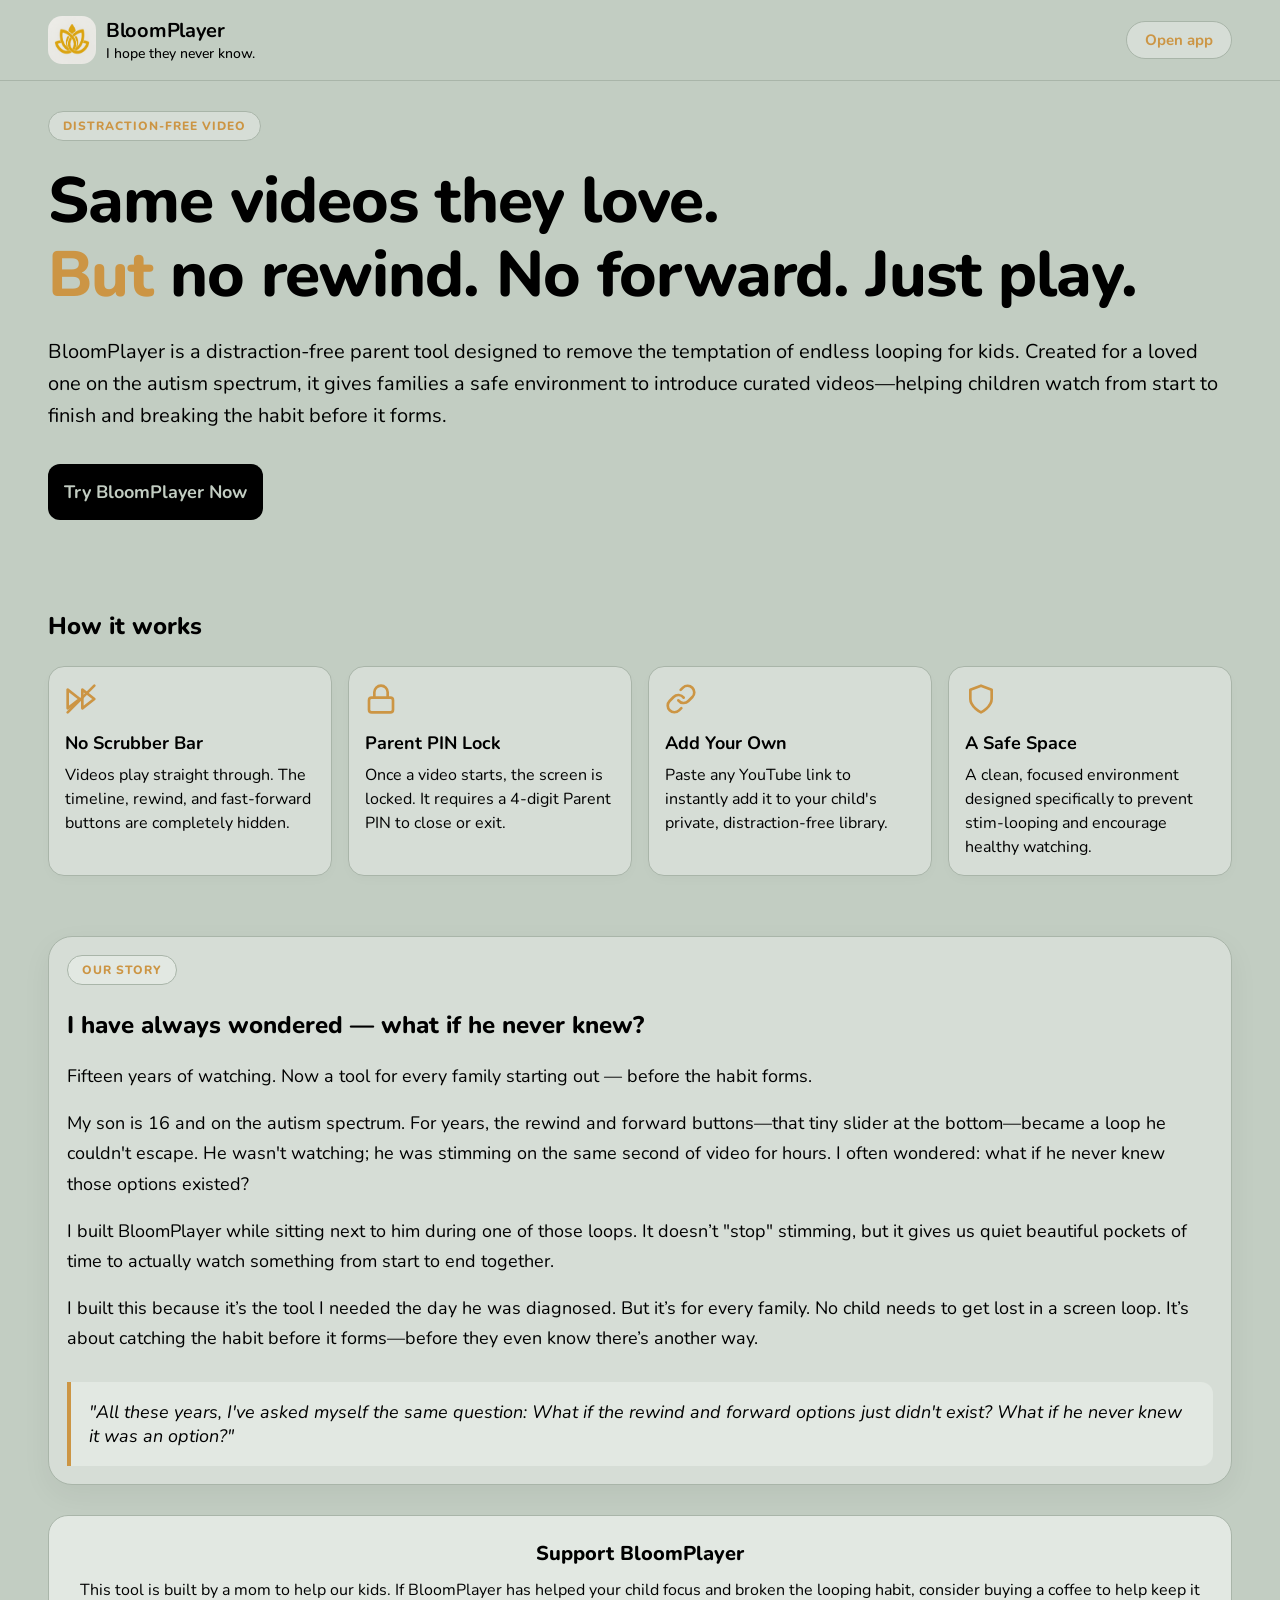
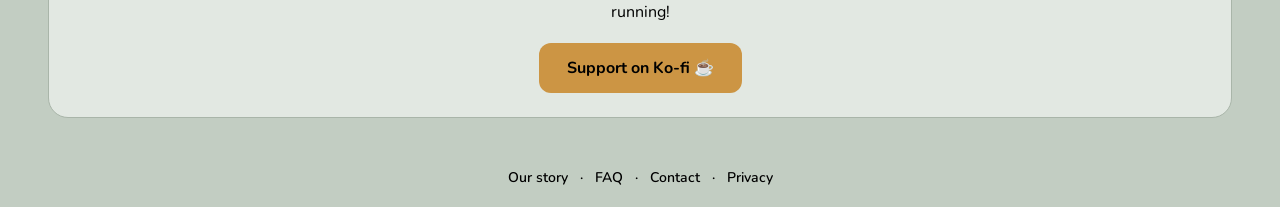
==== index.html @ e0fb72ca "Update index.html" ====
<!DOCTYPE html>
<html lang="en">
<head>
<meta charset="UTF-8"/>
<meta name="color-scheme" content="light">
<meta name="viewport" content="width=device-width, initial-scale=1.0, user-scalable=no"/>
<title>BloomPlayer - Distraction-Free Video</title>
<meta name="mobile-web-app-capable" content="yes"/>
<meta name="apple-mobile-web-app-capable" content="yes"/>
<meta name="apple-mobile-web-app-status-bar-style" content="default"/>
<meta name="apple-mobile-web-app-title" content="BloomPlayer"/>
<link rel="apple-touch-icon" href="icon.png"/>
<link rel="icon" type="image/png" href="icon.png"/>
<link rel="manifest" href="manifest.json"/>
<meta name="theme-color" content="#C2CDC2"/>

<link rel="stylesheet" href="theme-v2.css?v=2.2"/>
<link href="https://fonts.googleapis.com/css2?family=Nunito:ital,wght@0,400;1,400&family=Nunito:wght@400;500;600;700;800&display=swap" rel="stylesheet"/>

<script async src="https://www.googletagmanager.com/gtag/js?id=G-4LPVCYGQP9"></script>
<script>
  window.dataLayer=window.dataLayer||[];
  function gtag(){dataLayer.push(arguments);}
  gtag('js',new Date());
  gtag('config','G-4LPVCYGQP9');
</script>

<style>
/* --- BASE STYLES --- */
* { margin:0; padding:0; box-sizing:border-box; -webkit-tap-highlight-color:transparent; }
body { background: var(--bg); color: #000000; font-family: 'Nunito', -apple-system, sans-serif; min-height: 100vh; }
.screen { display: flex; flex-direction: column; min-height: 100vh; }

/* Responsive Layout Locks (No max-width caps) */
html, body, .screen { overflow-x: hidden !important; width: 100% !important; }
.app-nav, .app-content { box-sizing: border-box !important; width: 100% !important; padding-left: 20px !important; padding-right: 20px !important; }
@media(min-width: 640px) { .app-nav, .app-content { padding-left: 32px !important; padding-right: 32px !important; } }
@media(min-width: 1024px) { .app-nav, .app-content { padding-left: 48px !important; padding-right: 48px !important; } }

/* --- APP HEADER --- */
.app-nav { position: sticky; top: 0; z-index: 50; background: var(--bg); border-bottom: 1px solid var(--border); display: flex; align-items: center; justify-content: space-between; gap: 12px; width: 100%; padding: 16px; box-sizing: border-box; }
.nav-brand { display: flex; align-items: center; gap: 10px; cursor: pointer; user-select: none; flex: 1; min-width: 0; }
.nav-brand img { width: 48px; height: 48px; border-radius: 14px; flex-shrink: 0; }
.nav-brand > div { min-width: 0; display: flex; flex-direction: column; }
.brand-name { font-size: 20px; font-weight: 700; letter-spacing: -0.3px; white-space: nowrap; overflow: hidden; text-overflow: ellipsis; color: #000000; }
.brand-tag { font-size: 14px; color: #000000; font-style: normal; white-space: nowrap; overflow: hidden; text-overflow: ellipsis; }
.nav-right { display: flex; flex-direction: row; align-items: center; gap: 8px; margin-left: auto; flex-shrink: 0; }

.btn-nav {
    background-color: var(--card);
    color: #CC9544; 
    border: 1px solid var(--border);
    padding: 8px 18px;
    border-radius: 20px;
    font-weight: 700;
    font-size: 15px;
    cursor: pointer;
    text-decoration: none;
    font-family: 'Nunito';
    transition: all 0.2s;
}
.btn-nav:hover { opacity: 0.8; }

/* --- LANDING PAGE SPECIFIC STYLES --- */
.landing-container {
    width: 100%;
}

/* HERO */
.hero {
    padding: 30px 0 30px;
    width: 100%;
}

.hero-tag {
    display: inline-block;
    background-color: var(--card);
    color: #CC9544;
    padding: 6px 14px;
    border-radius: 20px;
    font-size: 12px;
    font-weight: 800;
    letter-spacing: 1px;
    text-transform: uppercase;
    margin-bottom: 24px;
    border: 1px solid var(--border);
}

.hero h1 {
    font-size: clamp(2.5rem, 5vw, 4rem);
    line-height: 1.15;
    margin: 0 0 24px 0;
    letter-spacing: -1px;
    font-weight: 800;
    color: #000000;
}

.hero h1 .accent {
    color: #CC9544; 
}

.hero-description {
    font-size: 20px;
    margin-bottom: 32px;
    color: #000000;
    line-height: 1.6;
    width: 100%;
}

.btn-primary {
    display: inline-flex;
    align-items: center;
    justify-content: center;
    background-color: #000000;
    color: var(--bg); 
    padding: 16px 16px;
    border-radius: 12px;
    font-weight: 700;
    font-size: 18px;
    text-decoration: none;
    transition: opacity 0.2s;
    font-family: 'Nunito';
}

.btn-primary:hover {
    opacity: 0.85;
}

/* WHY GRID */
.why-section {
    margin: 60px 0;
    width: 100%;
}

.why-section h2 {
    font-size: 24px;
    font-weight: 800;
    margin-bottom: 24px;
    color: #000000;
}

.why-grid {
    display: grid;
    grid-template-columns: 1fr;
    gap: 16px;
    width: 100%;
}

@media(min-width: 640px) {
    .why-grid {
        grid-template-columns: repeat(2, 1fr);
    }
}

@media(min-width: 1024px) {
    .why-grid {
        grid-template-columns: repeat(4, 1fr);
    }
}

.why-card {
    background-color: var(--card);
    border: 1px solid var(--border);
    border-radius: 16px;
    padding: 16px;
    box-shadow: 0 4px 12px rgba(0,0,0,0.02);
    display: flex;
    flex-direction: column;
}

.why-icon {
    margin-bottom: 16px;
    color: #CC9544; /* Accents the SVGs beautifully */
}

.why-icon svg {
    width: 32px;
    height: 32px;
    stroke: currentColor;
    display: block;
}

.why-card h3 {
    font-size: 18px;
    font-weight: 700;
    margin-bottom: 8px;
    color: #000000;
}

.why-card p {
    font-size: 16px;
    color: #000000;
    line-height: 1.5;
    margin: 0;
}

/* STORY SECTION */
.story-section {
    background-color: var(--card);
    border: 1px solid var(--border);
    border-radius: 24px;
    padding: 18px;
    margin: 30px 0 30px;
    box-shadow: 0 10px 30px rgba(0,0,0,0.05);
    width: 100%;
}

.story-section h2 {
    font-size: 24px;
    margin-top: 0;
    font-weight: 800;
    margin-bottom: 20px;
    color: #000000;
}

.story-section p {
    font-size: 18px;
    color: #000000;
    line-height: 1.7;
    margin-bottom: 16px;
}

.quote-box {
    background-color: var(--input-bg);
    border-left: 4px solid #CC9544;
    padding: 18px;
    border-radius: 0 12px 12px 0;
    font-style: italic;
    margin-top: 28px;
    font-size: 18px;
    color: #000000;
}

/* DONATION CONTAINER */
.donation-container {
    background-color: var(--input-bg);
    border: 1.5px solid var(--border);
    border-radius: 20px;
    padding: 24px 24px;
    text-align: center;
    margin: 30px 0 30px;
    width: 100%;
}

.donation-container h3 {
    font-size: 20px;
    font-weight: 800;
    margin-bottom: 12px;
    color: #000000;
}

.donation-container p {
    font-size: 16px;
    color: #000000;
    margin-bottom: 20px;
    width: 100%;
}

.btn-donate {
    display: inline-block;
    background-color: #CC9544; 
    color: #000000;
    padding: 14px 28px;
    border-radius: 12px;
    font-weight: 700;
    font-size: 16px;
    text-decoration: none;
    transition: opacity 0.2s;
    font-family: 'Nunito';
}

.btn-donate:hover {
    opacity: 0.85;
}

/* FOOTER */
.app-footer {
    text-align: center;
    font-size: 14px;
    font-weight: 600;
    padding: 20px 0 20px;
    width: 100%;
}

.app-footer a { 
    color: #000000; 
    text-decoration: none; 
    margin: 0 8px; 
}

.app-footer a:hover { 
    text-decoration: underline; 
}

@media(max-width: 600px) {
    .story-section { padding: 32px 24px; }
    .hero { padding: 20px 0 20px; }
}
</style>
</head>
<body>

<div class="screen">
  
  <nav class="app-nav">
    <div class="nav-brand" id="logo">
      <img src="icon.png" alt="BloomPlayer Logo"/>
      <div>
        <div class="brand-name">BloomPlayer</div>
        <div class="brand-tag">I hope they never know.</div>
      </div>
    </div>
    <div class="nav-right">
      <a href="app.html" class="btn-nav">Open app</a>
    </div>
  </nav>

  <div class="app-content">
      <div class="landing-container">
          
          <section class="hero">
              <span class="hero-tag">Distraction-Free Video</span>
              <h1>Same videos they love.<br>
              <span class="accent">But</span> no rewind. No forward. Just play.</h1>
              
              <p class="hero-description">
                 BloomPlayer is a distraction-free parent tool designed to remove the temptation of endless looping for kids. Created for a loved one on the autism spectrum, it gives families a safe environment to introduce curated videos—helping children watch from start to finish and breaking the habit before it forms.
              </p>
              
              <a href="app.html" class="btn-primary">Try BloomPlayer Now</a>
          </section>

          <section class="why-section">
              <h2>How it works</h2>
              <div class="why-grid">
                  <div class="why-card">
                      <div class="why-icon">
                          <svg xmlns="http://www.w3.org/2000/svg" viewBox="0 0 24 24" fill="none" stroke-width="2" stroke-linecap="round" stroke-linejoin="round">
                              <polygon points="13 19 22 12 13 5 13 19"></polygon>
                              <polygon points="2 19 11 12 2 5 2 19"></polygon>
                              <line x1="22" y1="2" x2="2" y2="22"></line>
                          </svg>
                      </div>
                      <h3>No Scrubber Bar</h3>
                      <p>Videos play straight through. The timeline, rewind, and fast-forward buttons are completely hidden.</p>
                  </div>
                  <div class="why-card">
                      <div class="why-icon">
                          <svg xmlns="http://www.w3.org/2000/svg" viewBox="0 0 24 24" fill="none" stroke-width="2" stroke-linecap="round" stroke-linejoin="round">
                              <rect x="3" y="11" width="18" height="11" rx="2" ry="2"></rect>
                              <path d="M7 11V7a5 5 0 0 1 10 0v4"></path>
                          </svg>
                      </div>
                      <h3>Parent PIN Lock</h3>
                      <p>Once a video starts, the screen is locked. It requires a 4-digit Parent PIN to close or exit.</p>
                  </div>
                  <div class="why-card">
                      <div class="why-icon">
                          <svg xmlns="http://www.w3.org/2000/svg" viewBox="0 0 24 24" fill="none" stroke-width="2" stroke-linecap="round" stroke-linejoin="round">
                              <path d="M10 13a5 5 0 0 0 7.54.54l3-3a5 5 0 0 0-7.07-7.07l-1.72 1.71"></path>
                              <path d="M14 11a5 5 0 0 0-7.54-.54l-3 3a5 5 0 0 0 7.07 7.07l1.71-1.71"></path>
                          </svg>
                      </div>
                      <h3>Add Your Own</h3>
                      <p>Paste any YouTube link to instantly add it to your child's private, distraction-free library.</p>
                  </div>
                  <div class="why-card">
                      <div class="why-icon">
                          <svg xmlns="http://www.w3.org/2000/svg" viewBox="0 0 24 24" fill="none" stroke-width="2" stroke-linecap="round" stroke-linejoin="round">
                              <path d="M12 22s8-4 8-10V5l-8-3-8 3v7c0 6 8 10 8 10z"></path>
                          </svg>
                      </div>
                      <h3>A Safe Space</h3>
                      <p>A clean, focused environment designed specifically to prevent stim-looping and encourage healthy watching.</p>
                  </div>
              </div>
          </section>

          <section class="story-section">
              <span class="hero-tag" style="background: var(--input-bg);">Our Story</span>
              <h2>I have always wondered — what if he never knew?</h2>
              
              <p>Fifteen years of watching. Now a tool for every family starting out — before the habit forms.</p>
              
               <p>My son is 16 and on the autism spectrum. For years, the rewind and forward buttons—that tiny slider at the bottom—became a loop he couldn't escape. He wasn't watching; he was stimming on the same second of video for hours. I often wondered: what if he never knew those options existed?</p>
               <p>I built BloomPlayer while sitting next to him during one of those loops. It doesn’t "stop" stimming, but it gives us quiet beautiful pockets of time to actually watch something from start to end together.</p> 
               <p>I built this because it’s the tool I needed the day he was diagnosed. But it’s for every family. No child needs to get lost in a screen loop. It’s about catching the habit before it forms—before they even know there’s another way.</p>
              <div class="quote-box">
                  "All these years, I've asked myself the same question: What if the rewind and forward options just didn't exist? What if he never knew it was an option?"
              </div>
          </section>

          <div class="donation-container">
              <h3>Support BloomPlayer</h3>
              <p>This tool is built by a mom to help our kids. If BloomPlayer has helped your child focus and broken the looping habit, consider buying a coffee to help keep it running!</p>
              <a href="https://ko-fi.com/BloomPlayer" target="_blank" class="btn-donate">Support on Ko-fi ☕️</a>
          </div>

          <div class="app-footer">
            <a href="about.html">Our story</a> &middot;
            <a href="faq.html">FAQ</a> &middot;
            <a href="contact.html">Contact</a> &middot;
            <a href="privacy.html">Privacy</a>
          </div>

      </div>
  </div>

</div>

</body>
</html>
---- theme-v2.css ----
/* ============================================================
   BloomPlayer — Theme File: Misty Sage & Ink Black
   Matches the organic, greenish background mockup exactly.
   ============================================================ */

:root {
  /* ── PRIMARY ACTIONS (Golden Ochre) ── */
  /* Matches the "Watch" button and the Lotus Logo */
  --red:                #CC9544;   
  --red-dark:           #B37E36;   
  --red-light:          #F5EAE6;   

  /* ── PAGE SURFACES (Misty Sage Tint) ── */
  /* This provides that distinct greenish-grey background */
  --bg:                 #C2CDC2;   /* Deepened Misty Sage Base */
  --card:               #D6DDD6;   /* Muted Mint surface */
  --card2:              #E2E8E2;   /* Highlighted surface for hero cards */
  --border:             #A9B5A9;   /* Organic Sage divider */

  /* ── MAXIMUM READABILITY TEXT (INK BLACK) ── */
  --text:               #000000;   /* Primary Headers */
  --text-2:             #000000;   /* Instructions & Body */
  --text-3:             #000000;   /* Metadata & Captions */

  /* ── SECONDARY ACCENT (Sage Green) ── */
  /* Used for filters and the "Educational" pills */
  --accent:             #7A9A88;   /* Darker Sage for readability */
  --accent-text:        #FFFFFF;   /* White text on Sage pills */

  /* ── MISC SURFACES ── */
  --badge-bg:           #B5C0B5;   
  --video-bg:           #000000;   
  --input-bg:           #E2E8E2;   

  /* ── THE "CLOUD" SHADOW ── */
  /* Soft, organic depth as seen in the mockup */
  --shadow:             0 10px 30px -5px rgba(0, 0, 0, 0.08), 0 20px 40px -10px rgba(0, 0, 0, 0.04);
  --radius:             14px;
  --radius-lg:          32px;      

  /* ── INFO / PARENT BOX ── */
  --info-bg:            #D6DDD6;
  --info-border:        #A9B5A9;
  --info-text:          #000000;

  /* ── VIDEO CARDS ── */
  --video-card-bg:      #FDFCFA; 
  --video-card-border:  #D1D9D1;
  --video-card-radius:  24px;

  /* ── PLAYER SCREEN ── */
  --player-bg:          #121110;
  --player-btn-bg:      #1C1A18;
  --player-btn-border:  #3A3733;
}

/* ── UI SPECIFIC OVERRIDES ── */

/* Force all instructions and secondary text to stay Bold Black */
.brand-tag, .input-desc, .parent-note {
    font-style: italic;
    color: #000000 !important;
    font-weight: 500;
}
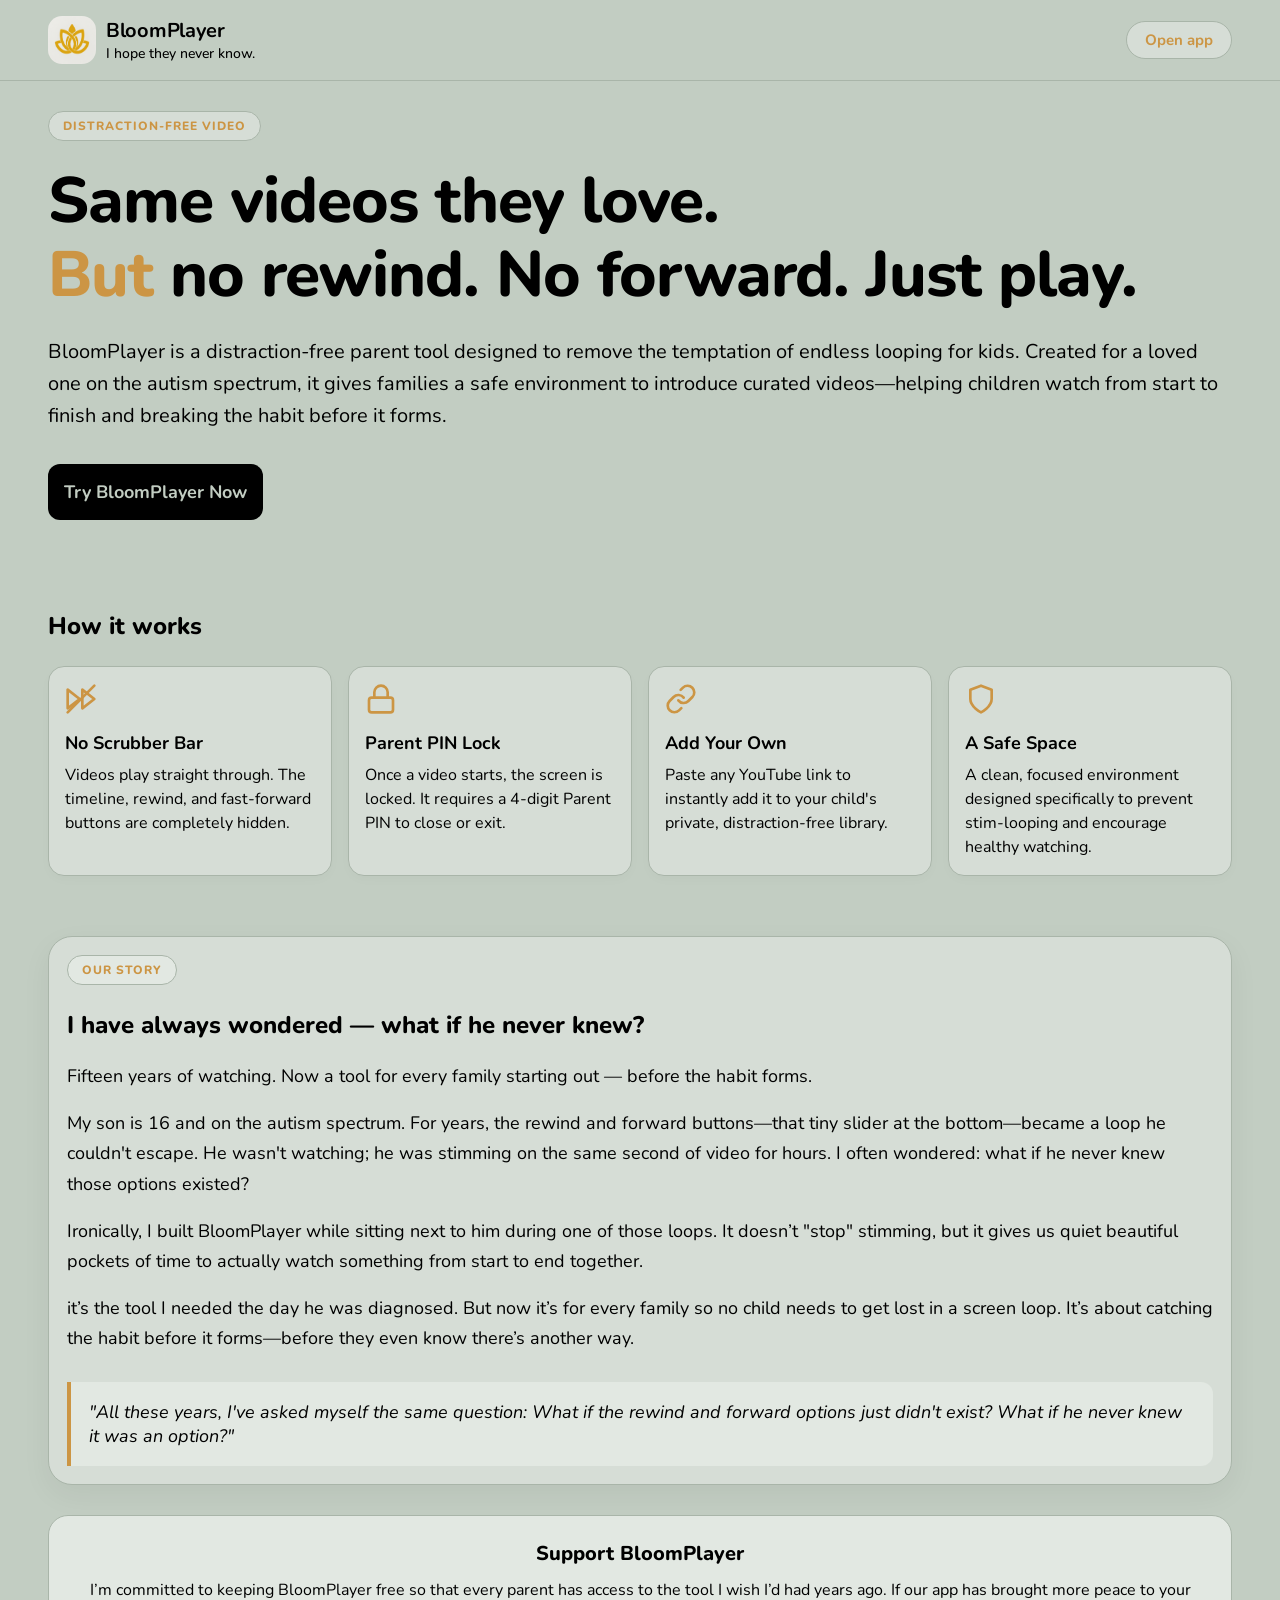
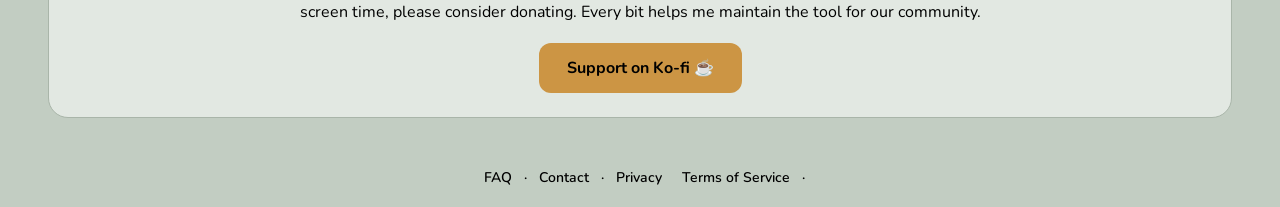
==== commit 6094add7: "Update index.html" ====
--- a/index.html
+++ b/index.html
@@ -383,8 +383,8 @@
               <p>Fifteen years of watching. Now a tool for every family starting out — before the habit forms.</p>
               
                <p>My son is 16 and on the autism spectrum. For years, the rewind and forward buttons—that tiny slider at the bottom—became a loop he couldn't escape. He wasn't watching; he was stimming on the same second of video for hours. I often wondered: what if he never knew those options existed?</p>
-               <p>I built BloomPlayer while sitting next to him during one of those loops. It doesn’t "stop" stimming, but it gives us quiet beautiful pockets of time to actually watch something from start to end together.</p> 
-               <p>I built this because it’s the tool I needed the day he was diagnosed. But it’s for every family. No child needs to get lost in a screen loop. It’s about catching the habit before it forms—before they even know there’s another way.</p>
+               <p>Ironically, I built BloomPlayer while sitting next to him during one of those loops. It doesn’t "stop" stimming, but it gives us quiet beautiful pockets of time to actually watch something from start to end together.</p> 
+               <p>it’s the tool I needed the day he was diagnosed. But now it’s for every family so no child needs to get lost in a screen loop. It’s about catching the habit before it forms—before they even know there’s another way.</p>
               <div class="quote-box">
                   "All these years, I've asked myself the same question: What if the rewind and forward options just didn't exist? What if he never knew it was an option?"
               </div>
@@ -392,16 +392,16 @@
 
           <div class="donation-container">
               <h3>Support BloomPlayer</h3>
-              <p>This tool is built by a mom to help our kids. If BloomPlayer has helped your child focus and broken the looping habit, consider buying a coffee to help keep it running!</p>
-              <a href="https://ko-fi.com/BloomPlayer" target="_blank" class="btn-donate">Support on Ko-fi ☕️</a>
+            <p>I’m committed to keeping BloomPlayer free so that every parent has access to the tool I wish I’d had years ago. If our app has brought more peace to your screen time, please consider donating. Every bit helps me maintain the tool for our community.</p>  
+            <a href="https://ko-fi.com/BloomPlayer" target="_blank" class="btn-donate">Support on Ko-fi ☕️</a>
           </div>
 
           <div class="app-footer">
-            <a href="about.html">Our story</a> &middot;
             <a href="faq.html">FAQ</a> &middot;
             <a href="contact.html">Contact</a> &middot;
             <a href="privacy.html">Privacy</a>
-          </div>
+            <a href="tos.html">Terms of Service</a> &middot;
+     </div>
 
       </div>
   </div>
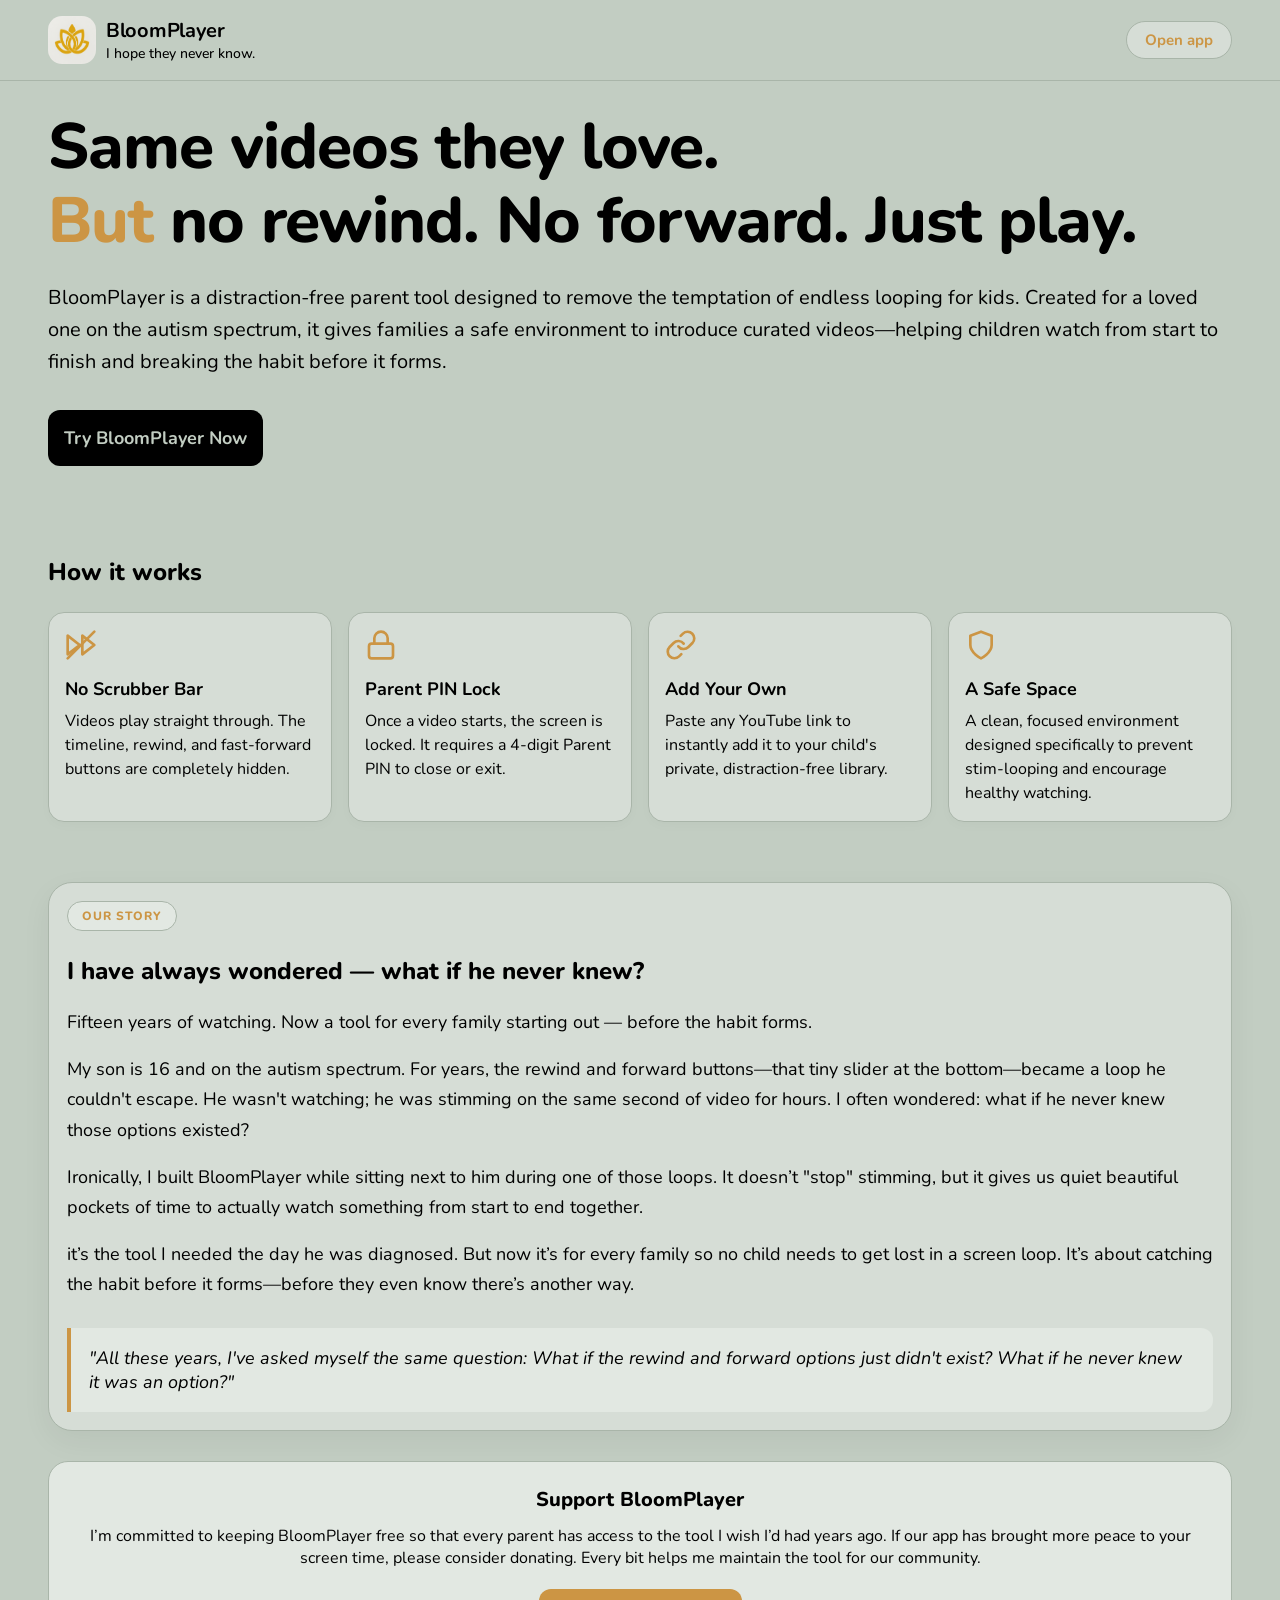
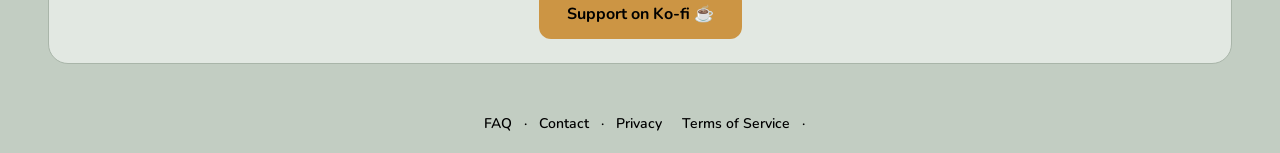
==== commit 4839442c: "Update index.html" ====
--- a/index.html
+++ b/index.html
@@ -293,7 +293,7 @@
 }
 
 @media(max-width: 600px) {
-    .story-section { padding: 32px 24px; }
+    .story-section { padding: 24px 24px; }
     .hero { padding: 20px 0 20px; }
 }
 </style>
@@ -319,7 +319,6 @@
       <div class="landing-container">
           
           <section class="hero">
-              <span class="hero-tag">Distraction-Free Video</span>
               <h1>Same videos they love.<br>
               <span class="accent">But</span> no rewind. No forward. Just play.</h1>
               
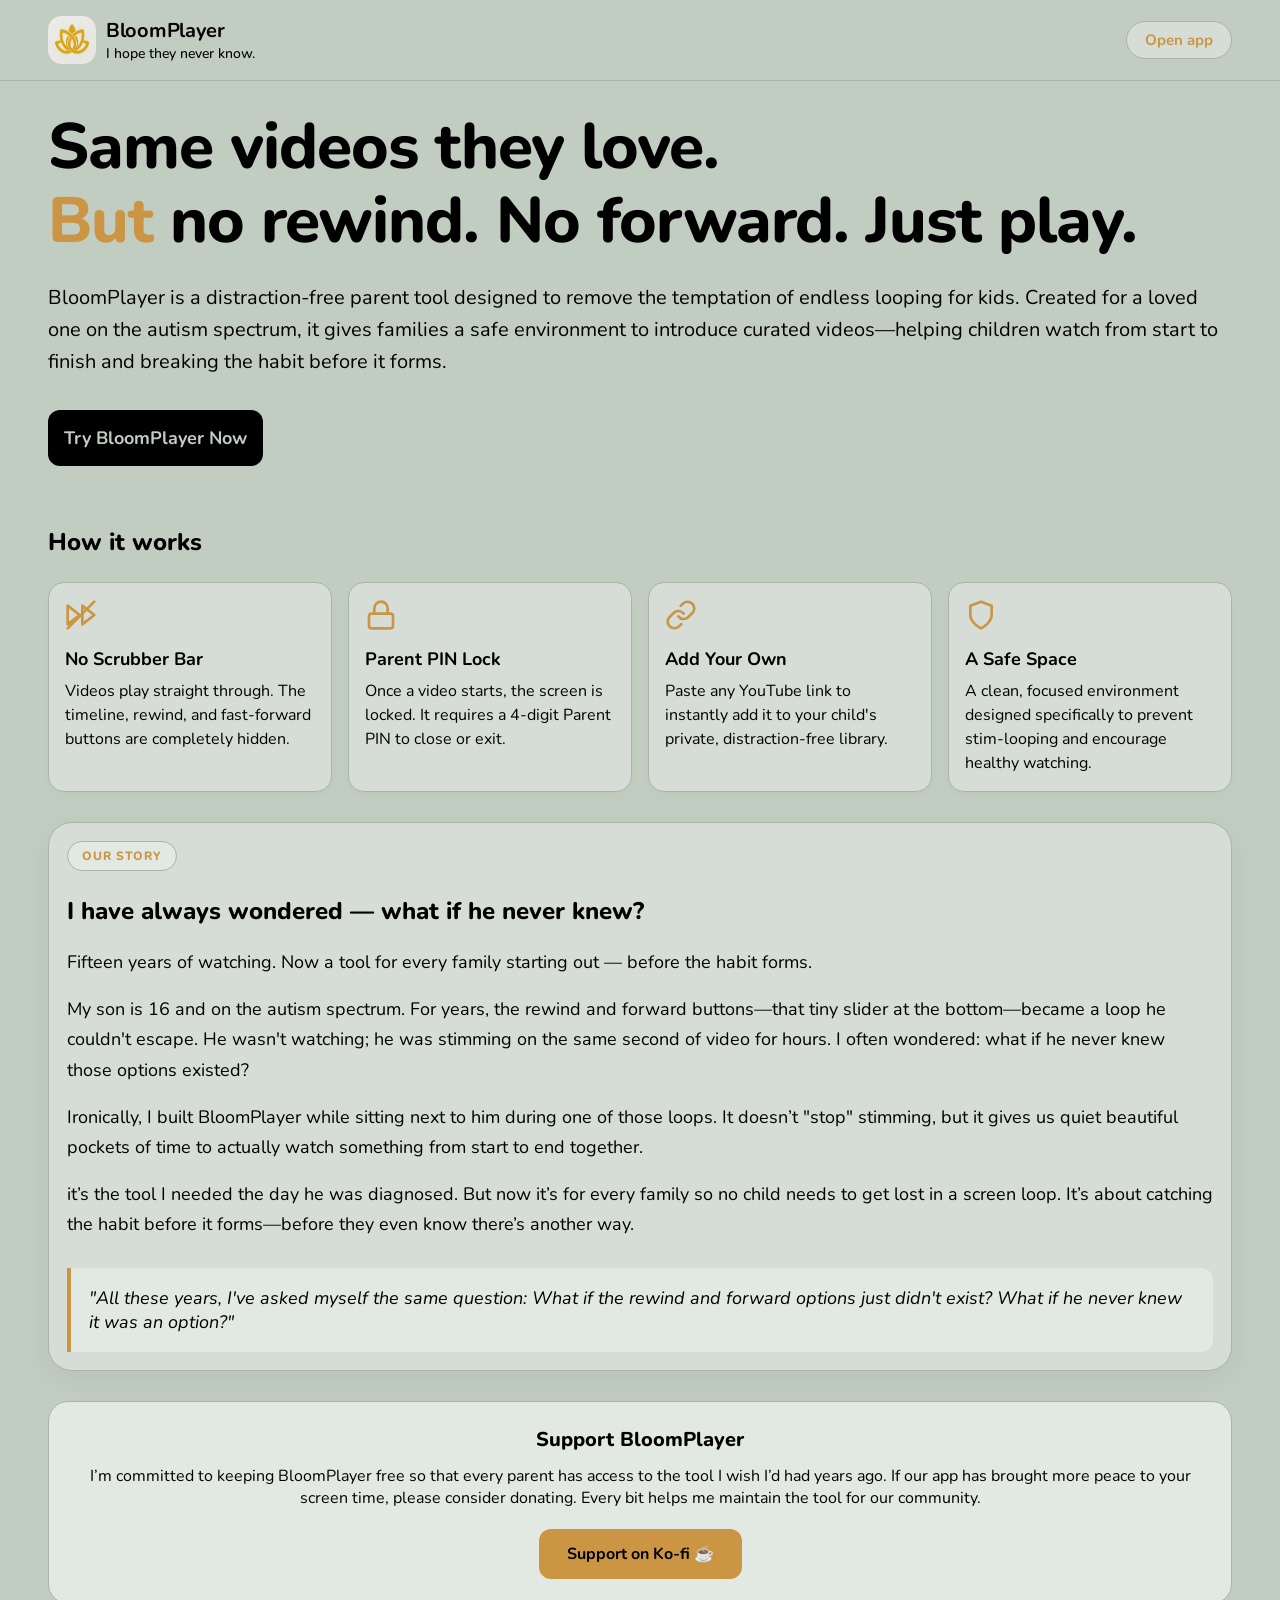
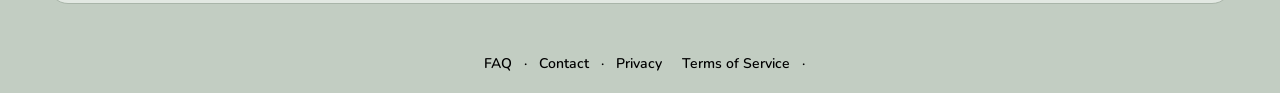
==== commit 69fb14c0: "Update index.html" ====
--- a/index.html
+++ b/index.html
@@ -128,7 +128,7 @@
 
 /* WHY GRID */
 .why-section {
-    margin: 60px 0;
+    margin: 30px 0;
     width: 100%;
 }
 
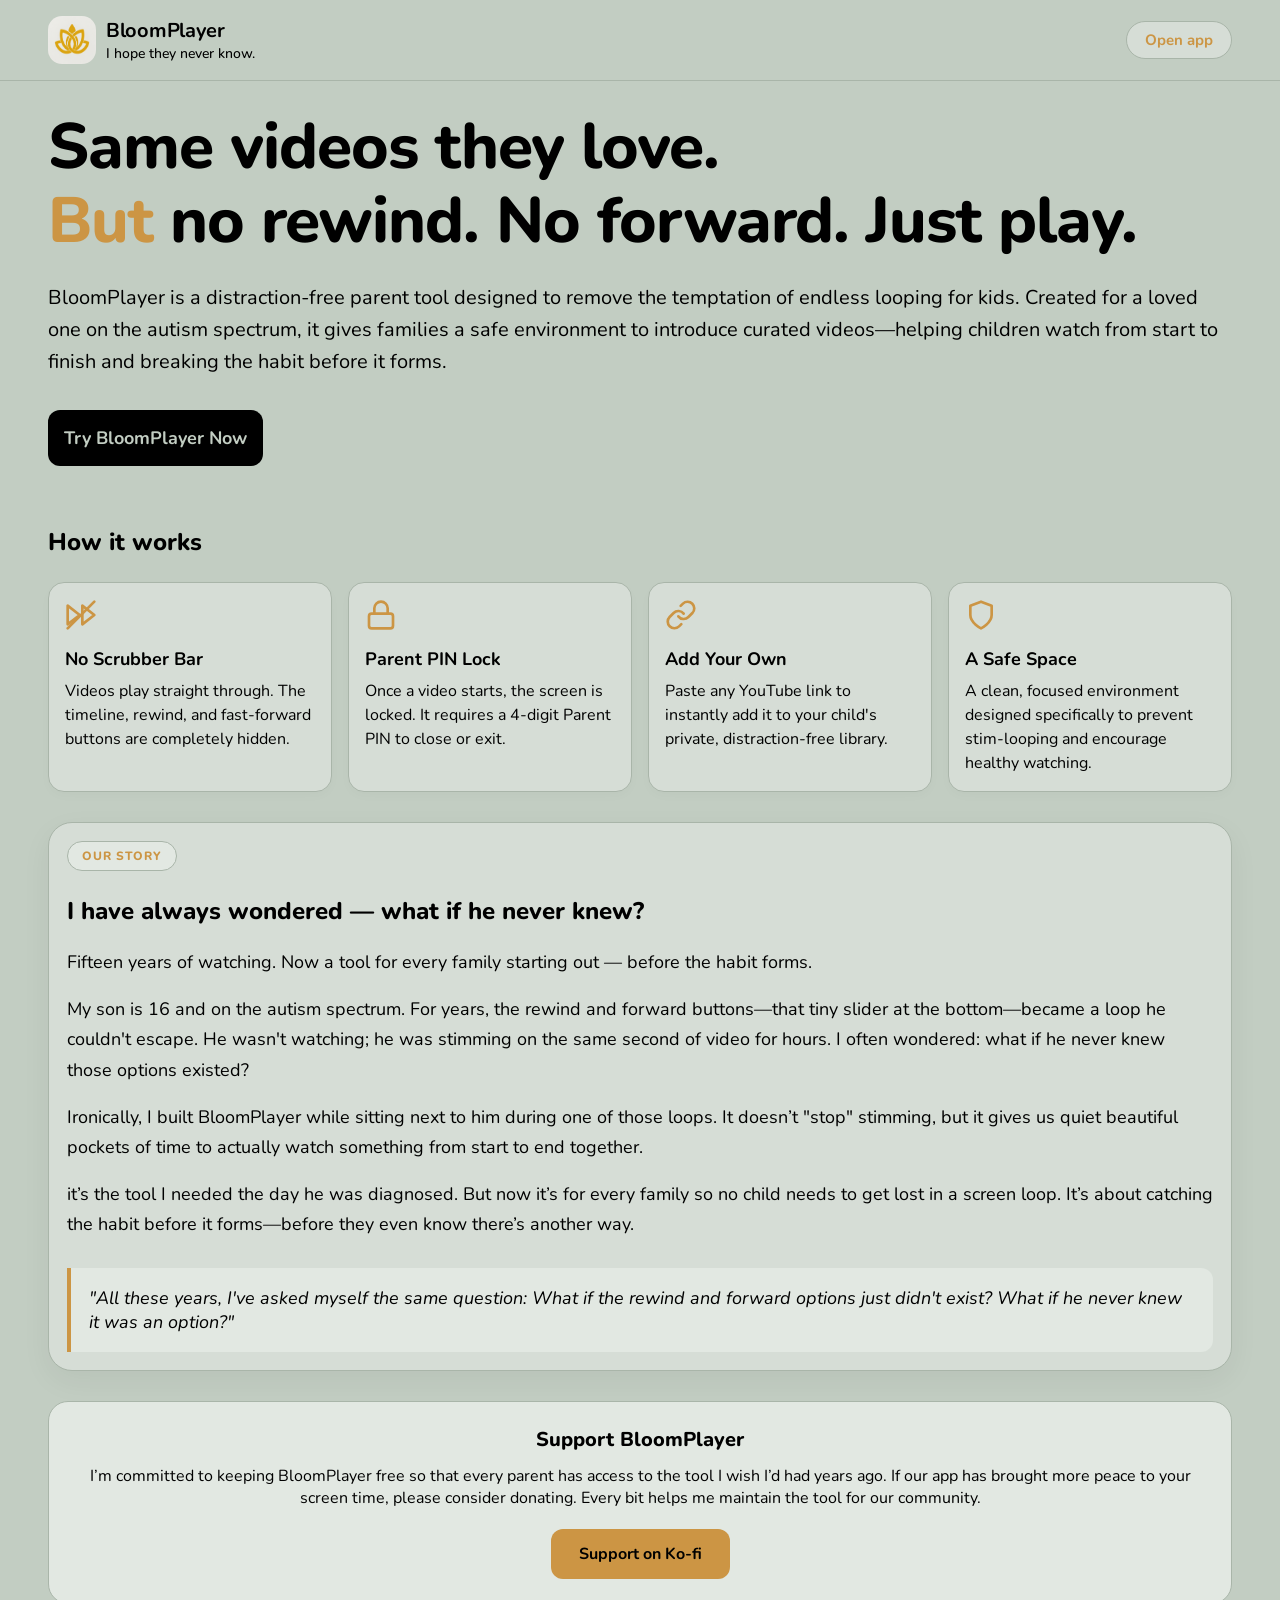
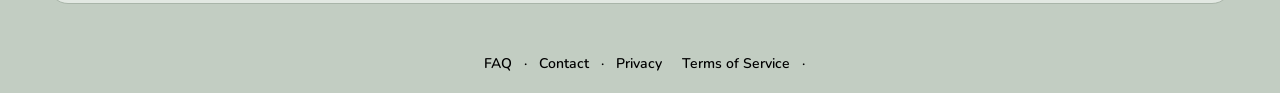
==== commit 2411eb11: "Update index.html" ====
--- a/index.html
+++ b/index.html
@@ -392,7 +392,7 @@
           <div class="donation-container">
               <h3>Support BloomPlayer</h3>
             <p>I’m committed to keeping BloomPlayer free so that every parent has access to the tool I wish I’d had years ago. If our app has brought more peace to your screen time, please consider donating. Every bit helps me maintain the tool for our community.</p>  
-            <a href="https://ko-fi.com/BloomPlayer" target="_blank" class="btn-donate">Support on Ko-fi ☕️</a>
+            <a href="https://ko-fi.com/BloomPlayer" target="_blank" class="btn-donate">Support on Ko-fi</a>
           </div>
 
           <div class="app-footer">
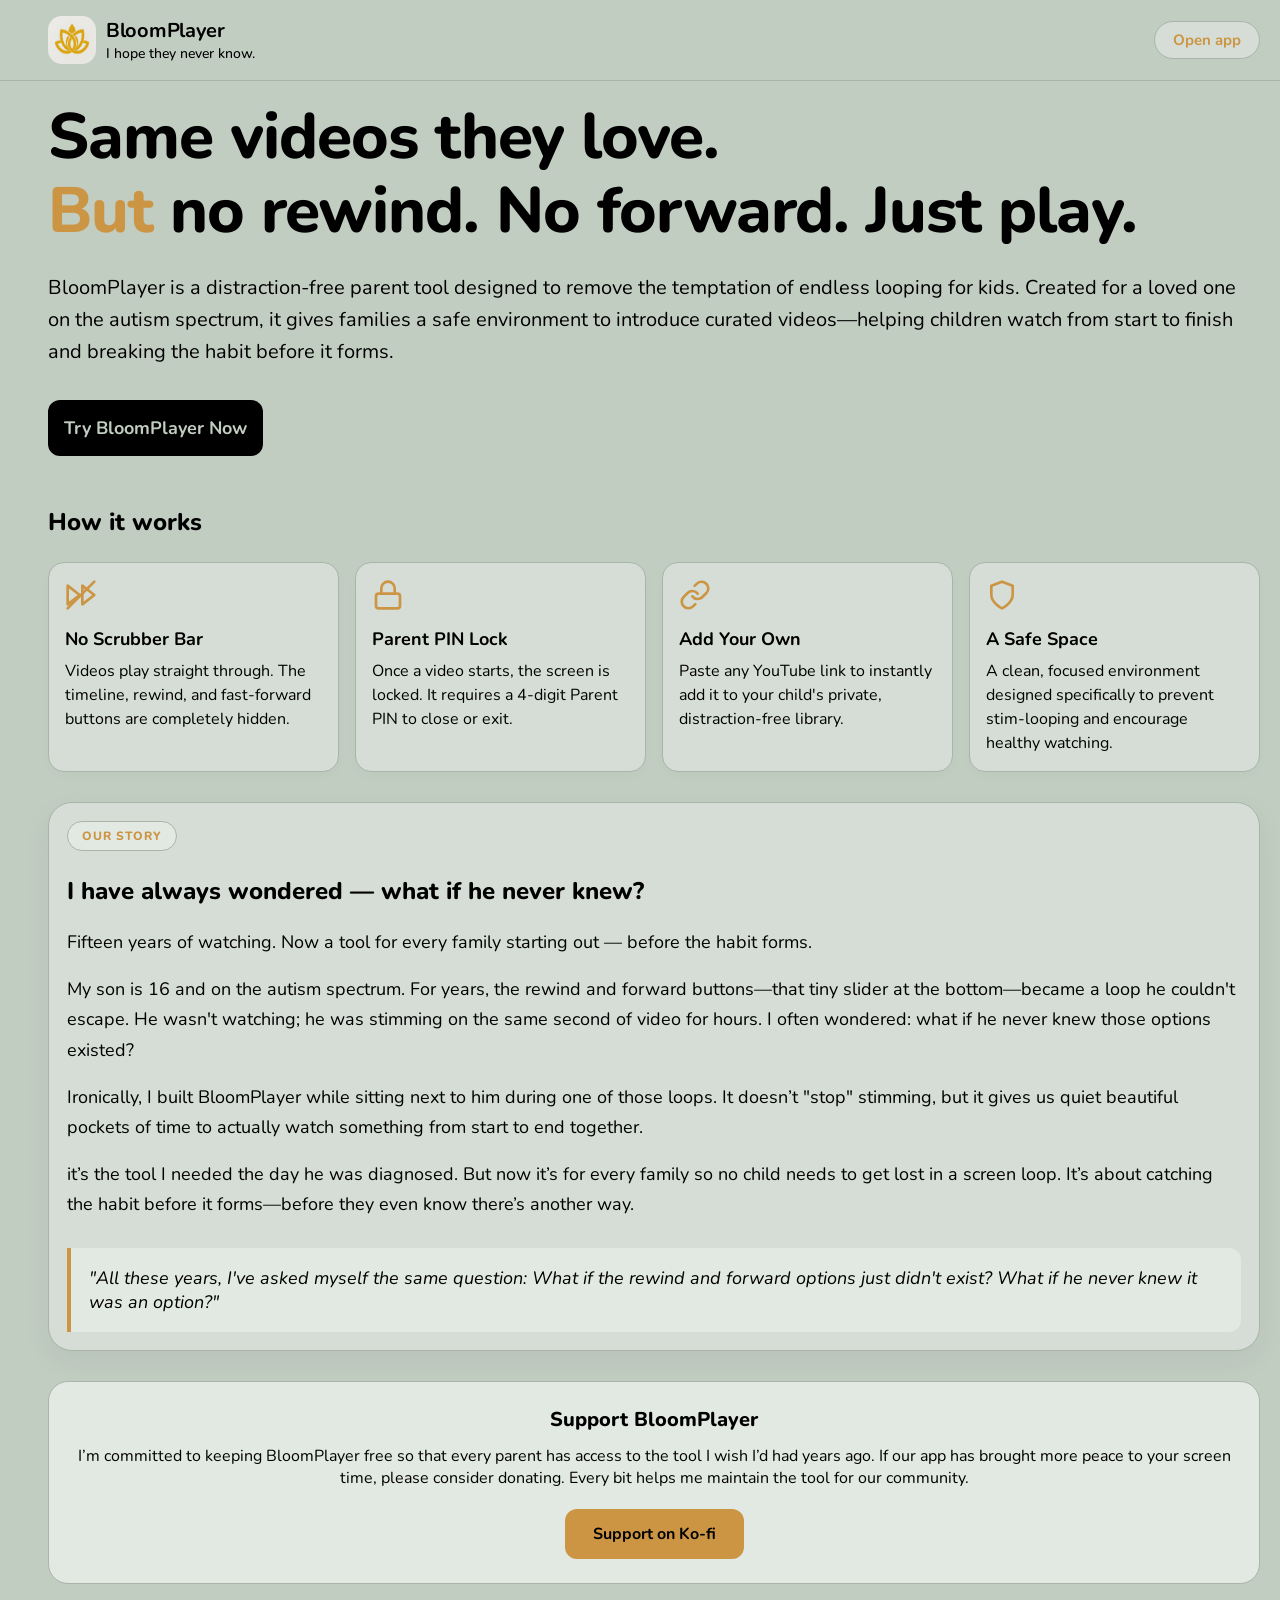
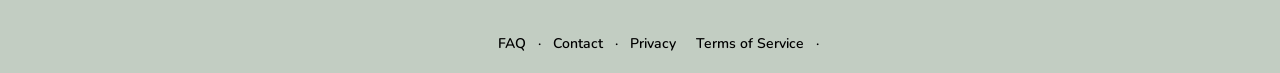
==== commit f645b81b: "Update index.html" ====
--- a/index.html
+++ b/index.html
@@ -34,8 +34,8 @@
 /* Responsive Layout Locks (No max-width caps) */
 html, body, .screen { overflow-x: hidden !important; width: 100% !important; }
 .app-nav, .app-content { box-sizing: border-box !important; width: 100% !important; padding-left: 20px !important; padding-right: 20px !important; }
-@media(min-width: 640px) { .app-nav, .app-content { padding-left: 32px !important; padding-right: 32px !important; } }
-@media(min-width: 1024px) { .app-nav, .app-content { padding-left: 48px !important; padding-right: 48px !important; } }
+@media(min-width: 640px) { .app-nav, .app-content { padding-left: 32px !important; padding-right: 20px !important; } }
+@media(min-width: 1024px) { .app-nav, .app-content { padding-left: 48px !important; padding-right: 20px !important; } }
 
 /* --- APP HEADER --- */
 .app-nav { position: sticky; top: 0; z-index: 50; background: var(--bg); border-bottom: 1px solid var(--border); display: flex; align-items: center; justify-content: space-between; gap: 12px; width: 100%; padding: 16px; box-sizing: border-box; }
@@ -68,7 +68,7 @@
 
 /* HERO */
 .hero {
-    padding: 30px 0 30px;
+    padding: 20px 0 20px;
     width: 100%;
 }
 
